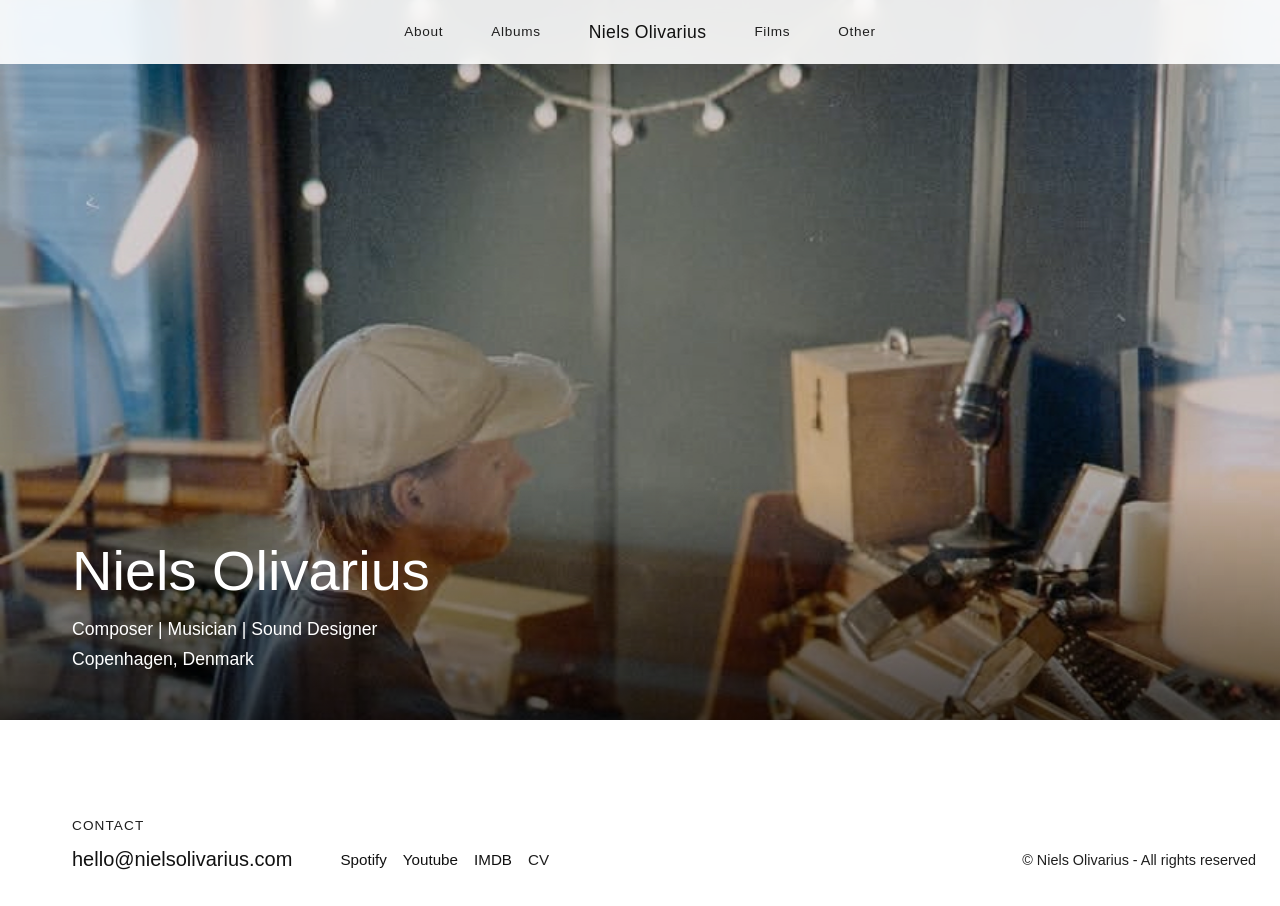
==== index.html @ 7776c539 "Update homepage and about layout Co-authored-by: Copilot <223556219+Copilot@users.noreply.github.com" ====
<!doctype html>
<html lang="en">
  <head>
    <meta charset="UTF-8" />
    <meta name="viewport" content="width=device-width, initial-scale=1.0" />
    <title>Niels Olivarius - Composer | Musician | Sound Designer</title>
    <meta
      name="description"
      content="Niels Olivarius, composer | musician | sound designer based in Copenhagen, Denmark."
    />
    <link rel="stylesheet" href="style.css" />
  </head>
  <body data-page="home">
    <header class="nav">
      <nav class="nav__inner">
        <a class="nav__link" href="about.html" data-page="about">About</a>
        <a class="nav__link" href="music.html" data-page="albums">Albums</a>
        <a class="nav__name" href="index.html" data-page="home"
          >Niels Olivarius</a
        >
        <a class="nav__link" href="films.html" data-page="films">Films</a>
        <a class="nav__link" href="more.html" data-page="other">Other</a>
      </nav>
    </header>
    <main class="page">
      <section class="section hero">
        <img class="hero__image" src="images/niels.jpg" alt="Niels Olivarius" />
        <div class="hero__overlay">
          <h1 class="hero__title">Niels Olivarius</h1>
          <p class="hero__subtitle">Composer | Musician | Sound Designer</p>
          <p class="hero__subtitle">Copenhagen, Denmark</p>
        </div>
      </section>
    </main>

    <footer class="footer">
      <div class="container footer__inner">
        <div class="footer__contact">
          <p class="footer__label">Contact</p>
          <a class="footer__email" href="mailto:hello@nielsolivarius.com"
            >hello@nielsolivarius.com</a
          >
        </div>

        <div class="footer__links" aria-label="Social links">
          <a
            class="footer__link"
            href="https://open.spotify.com/intl-pt/artist/753GFwnYorMsXPD67sMTWj"
            target="_blank"
            rel="noreferrer"
            aria-label="Spotify"
          >
            Spotify
          </a>
          <a
            class="footer__link"
            href="https://www.youtube.com/channel/UClabqejvQFGmM5O-4M2xC-A"
            target="_blank"
            rel="noreferrer"
            aria-label="YouTube"
          >
            Youtube
          </a>
          <a
            class="footer__link"
            href="https://www.imdb.com/name/nm15774195/?ref_=ttfc_fcr_5_2"
            target="_blank"
            rel="noreferrer"
            aria-label="IMDb"
          >
            IMDB
          </a>
          <a
            class="footer__link footer__link--muted"
            href="#"
            aria-disabled="true"
            >CV</a
          >
        </div>

        <p class="footer__copyright">© Niels Olivarius - All rights reserved</p>
      </div>
    </footer>

    <script src="script.js"></script>
  </body>
</html>
---- style.css ----
:root {
  --color-bg: #ffffff;
  --color-text: #111111;
  --color-muted: #1f1f1f;
  --color-border: #e5e5e5;
  --nav-height: 4rem;
  --max-width: 72rem;
}

* {
  box-sizing: border-box;
  margin: 0;
  padding: 0;
}

html {
  scroll-behavior: smooth;
}

body {
  font-family: "Helvetica Neue", Helvetica, Arial, sans-serif;
  color: var(--color-text);
  background: var(--color-bg);
  line-height: 1.5;
}

img {
  display: block;
  max-width: 100%;
}

a {
  color: inherit;
  text-decoration: none;
}

.container {
  max-width: var(--max-width);
  margin: 0 auto;
  padding: 0rem 1rem;
}

/* Nav */

.nav {
  position: fixed;
  top: 0;
  left: 0;
  right: 0;
  height: var(--nav-height);
  background: rgba(255, 255, 255, 0.9);
  backdrop-filter: saturate(180%) blur(8px);
  border-bottom: 0px solid var(--color-border);
  z-index: 100;
}

.nav__inner {
  height: 100%;
  max-width: var(--max-width);
  margin: 0 auto;
  padding: 0 1.5rem;
  display: flex;
  align-items: center;
  justify-content: center;
  gap: clamp(1.25rem, 6vw, 3rem);
}

.nav__link {
  font-size: 0.85rem;
  font-weight: 300;
  letter-spacing: 0.05em;
  color: var(--color-muted);
  transition: color 0.2s ease;
  white-space: nowrap;
}

.nav__link:hover {
  font-weight: 200;
}

.nav__name {
  font-size: 1.1rem;
  font-weight: 500;
  letter-spacing: 0.02em;
  white-space: nowrap;
}

/* Sections */

.section {
  scroll-margin-top: var(--nav-height);
}

.section__title {
  font-size: 1.7rem;
  font-weight: 300;
  padding-bottom: 02rem;
}

.page {
  padding-top: 0rem;
}

body[data-page="home"] .page {
  padding-top: 0;
}

.page__intro {
  max-width: 40rem;
  color: var(--color-muted);
  font-size: 1.05rem;
  margin-top: 0.75rem;
}

.page__link-grid {
  display: grid;
  grid-template-columns: repeat(auto-fit, minmax(13rem, 1fr));
  gap: 1rem;
}

.page__link-card {
  display: block;
  padding: 1.25rem;
  border: 1px solid var(--color-border);
  border-radius: 0.9rem;
  background: #fafafa;
}

.page__link-card:hover {
  background: #f3f3f3;
}

.page__link-title {
  font-size: 1rem;
  font-weight: 600;
  margin-bottom: 0.35rem;
}

.page__link-text {
  color: var(--color-muted);
  font-size: 0.95rem;
}

/* Hero */

.hero {
  position: relative;
  height: 80vh;
  min-height: 32rem;
  display: flex;
  align-items: flex-end;
  background: #111111;
}

.hero__image {
  position: absolute;
  inset: 0;
  width: 100%;
  height: 100%;
  object-fit: cover;
  object-position: top center;
  opacity: 0.85;
}

.hero__overlay {
  position: relative;
  z-index: 1;
  width: 100%;
  padding: 3rem 1.5rem;
  color: #ffffff;
  background: linear-gradient(to top, rgba(0, 0, 0, 0.6), transparent);
}

.hero__title {
  font-size: clamp(2rem, 6vw, 3.5rem);
  font-weight: 500;
  padding: 0 0 0 3rem;
}

.hero__subtitle {
  margin-top: 0.2rem;
  font-size: 1.1rem;
  padding: 0 0 0 3rem;
}

body[data-page="home"] .footer__inner {
  max-width: none;
  margin: 0;
  padding-left: 4.5rem;
  padding-right: 1.5rem;
}

.footer {
  padding: 6rem 0 2rem;
  background: var(--color-bg);
}

.footer__inner {
  display: grid;
  gap: 1rem;
}

.footer__label {
  color: var(--color-muted);
  font-size: 0.85rem;
  text-transform: uppercase;
  letter-spacing: 0.08em;
  margin-bottom: 0.5rem;
}

.footer__email {
  font-size: 1.25rem;
  font-weight: 500;
}

.footer__links {
  display: flex;
  flex-wrap: wrap;
  gap: 1rem 1rem;
  align-items: center;
  padding-left: 2rem;
}

.footer__link {
  font-size: 0.95rem;
  color: var(--color-text);
}

.footer__link--muted {
  color: var(--color-muted);
}

.footer__copyright {
  color: var(--color-muted);
  font-size: 0.9rem;
}

@media (min-width: 37.5rem) {
  .footer__inner {
    display: flex;
    align-items: center;
    justify-content: space-between;
    flex-wrap: wrap;
  }

  .footer__copyright {
    margin-left: auto;
  }
  .footer__copyright,
  .footer__links {
    padding-top: 1.9rem;
  }
}

/* About */

.about {
  padding: 6rem 0 0 3rem;
}

.about__layout {
  display: grid;
  gap: 2rem;
}

.about__content {
  max-width: 40rem;
}

.about__text {
  max-width: 42rem;
  color: var(--color-muted);
  font-size: 1.1rem;
}

.about__media {
  width: 100%;
}

.about__image {
  width: 100%;
  max-width: 26rem;
  margin-left: auto;
  object-fit: cover;
}

@media (min-width: 37.5rem) {
  .about__layout {
    grid-template-columns: minmax(0, 1.3fr) minmax(18rem, 0.8fr);
    align-items: start;
  }
}

/* Albums / Films */

.albums,
.films {
  padding: 6rem 0 0 3rem;
}

.grid {
  display: grid;
  grid-template-columns: repeat(auto-fit, minmax(15rem, 1fr));
  gap: 2rem;
}

.card {
  display: block;
  color: inherit;
  transition: transform 0.2s ease;
}

.card:hover {
  opacity: 0.9;
}

.card__image {
  aspect-ratio: 1 / 1;
  background-size: contain;
  background-position: center;
  background-repeat: no-repeat;
  margin-bottom: 1rem;
}

.card__image:hover {
  opacity: 0.85;
}
.card__title {
  font-size: 1rem;
  font-weight: 500;
}

.card__meta {
  color: var(--color-muted);
  font-size: 0.9rem;
  margin-top: 0.25rem;
}

.detail-page {
  min-height: 100vh;
  padding: 5rem 1.5rem 4rem;
}

.detail {
  max-width: 52rem;
  margin: 0 auto;
}

.detail__back {
  display: inline-block;
  margin-bottom: 1.5rem;
  color: var(--color-muted);
  font-size: 0.95rem;
}

.detail__hero {
  margin-bottom: 2rem;
}

.detail__image {
  aspect-ratio: 4 / 2;
  width: 100%;
  background-size: contain;
  background-position: center;
  background-repeat: no-repeat;
}

.detail__eyebrow {
  margin-bottom: 0.05rem;
  color: var(--color-muted);
  font-size: 0.85rem;
  font-weight: 450;
}

.detail__title {
  font-size: clamp(2rem, 5vw, 3rem);
  margin-bottom: 0.75rem;
}

.detail .section__title {
  font-size: clamp(2rem, 5vw, 3rem);
  margin-bottom: 0.75rem;
}

.detail__meta {
  color: var(--color-muted);
  font-size: 1rem;
  margin-bottom: 1.25rem;
}

.detail__link {
  display: inline-block;
  margin-bottom: 1rem;
}

.detail__description {
  max-width: 40rem;
  color: var(--color-muted);
  font-size: 1.05rem;
  margin-bottom: 2rem;
}

.detail__facts {
  display: grid;
  grid-template-columns: repeat(auto-fit, minmax(10rem, 1fr));
  gap: 1rem;
  list-style: none;
}

.detail__facts li {
  padding: 1rem;
  border: 1px solid var(--color-border);
  border-radius: 0.75rem;
  color: var(--color-text);
  background: #fafafa;
}

/* Contact */

.contact {
  padding: 10rem 0 10rem 3rem;
}

.contact__text {
  color: var(--color-muted);
  margin-bottom: 1.5rem;
}

.contact__email {
  font-size: 1.25rem;
  font-weight: 700;
  border-bottom: 2px solid var(--color-text);
}

/* Responsive */

@media (max-width: 40rem) {
  .nav__inner {
    gap: 1rem;
  }

  .nav__link {
    font-size: 0.7rem;
  }

  .nav__name {
    font-size: 0.9rem;
  }
  .footer__links {
    padding-left: 0rem;
  }
}
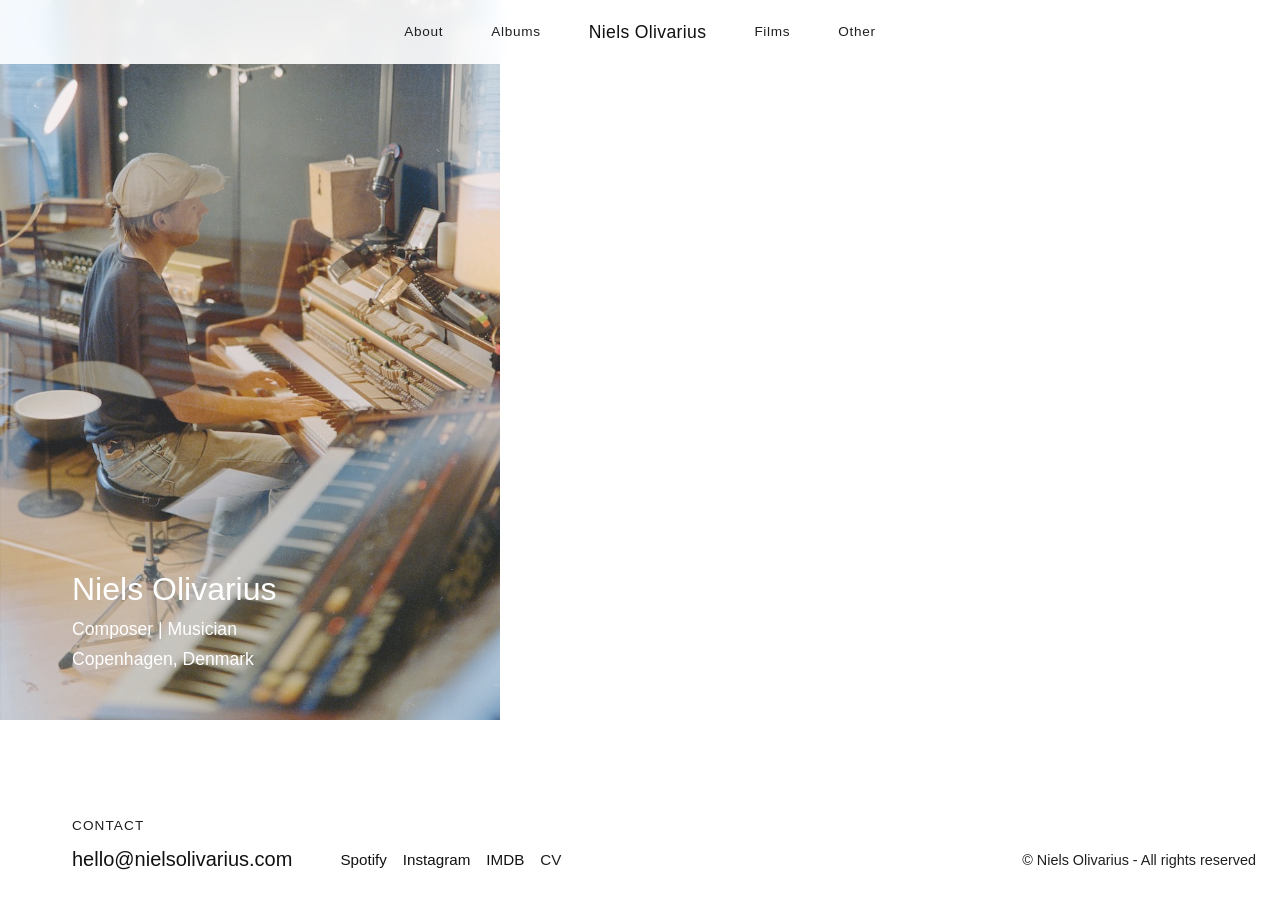
==== commit 3345e6ae: "Update portfolio content and layouts Co-authored-by: Copilot <223556219+Copilot@users.noreply.github" ====
--- a/index.html
+++ b/index.html
@@ -3,10 +3,10 @@
   <head>
     <meta charset="UTF-8" />
     <meta name="viewport" content="width=device-width, initial-scale=1.0" />
-    <title>Niels Olivarius - Composer | Musician | Sound Designer</title>
+    <title>Niels Olivarius - Composer | Musician</title>
     <meta
       name="description"
-      content="Niels Olivarius, composer | musician | sound designer based in Copenhagen, Denmark."
+      content="Niels Olivarius, composer | musician based in Copenhagen, Denmark."
     />
     <link rel="stylesheet" href="style.css" />
   </head>
@@ -27,7 +27,7 @@
         <img class="hero__image" src="images/niels.jpg" alt="Niels Olivarius" />
         <div class="hero__overlay">
           <h1 class="hero__title">Niels Olivarius</h1>
-          <p class="hero__subtitle">Composer | Musician | Sound Designer</p>
+          <p class="hero__subtitle">Composer | Musician</p>
           <p class="hero__subtitle">Copenhagen, Denmark</p>
         </div>
       </section>
@@ -54,12 +54,12 @@
           </a>
           <a
             class="footer__link"
-            href="https://www.youtube.com/channel/UClabqejvQFGmM5O-4M2xC-A"
+            href="https://www.instagram.com/nielsdefine?stkn=MXBnemZtczYyeDNjaw=="
             target="_blank"
             rel="noreferrer"
-            aria-label="YouTube"
+            aria-label="Instagram"
           >
-            Youtube
+            Instagram
           </a>
           <a
             class="footer__link"
--- a/style.css
+++ b/style.css
@@ -15,13 +15,17 @@
 
 html {
   scroll-behavior: smooth;
+  height: 100%;
 }
 
 body {
+  min-height: 100vh;
   font-family: "Helvetica Neue", Helvetica, Arial, sans-serif;
   color: var(--color-text);
   background: var(--color-bg);
   line-height: 1.5;
+  display: flex;
+  flex-direction: column;
 }
 
 img {
@@ -89,6 +93,7 @@
 
 .section {
   scroll-margin-top: var(--nav-height);
+  position: relative;
 }
 
 .section__title {
@@ -99,6 +104,7 @@
 
 .page {
   padding-top: 0rem;
+  flex: 1;
 }
 
 body[data-page="home"] .page {
@@ -110,6 +116,10 @@
   color: var(--color-muted);
   font-size: 1.05rem;
   margin-top: 0.75rem;
+}
+
+.page__intro + .page__intro {
+  margin-top: 1rem;
 }
 
 .page__link-grid {
@@ -149,13 +159,14 @@
   min-height: 32rem;
   display: flex;
   align-items: flex-end;
-  background: #111111;
+  background: var(--color-bg);
+  overflow: hidden;
 }
 
 .hero__image {
   position: absolute;
-  inset: 0;
-  width: 100%;
+  inset: 0 auto 0 0;
+  width: min(100%, 500px);
   height: 100%;
   object-fit: cover;
   object-position: top center;
@@ -168,11 +179,10 @@
   width: 100%;
   padding: 3rem 1.5rem;
   color: #ffffff;
-  background: linear-gradient(to top, rgba(0, 0, 0, 0.6), transparent);
 }
 
 .hero__title {
-  font-size: clamp(2rem, 6vw, 3.5rem);
+  font-size: clamp(2rem, 4vw, 2rem);
   font-weight: 500;
   padding: 0 0 0 3rem;
 }
@@ -236,6 +246,10 @@
 }
 
 @media (min-width: 37.5rem) {
+  body:not([data-page="home"]) .footer__links {
+    padding-left: 0;
+  }
+
   .footer__inner {
     display: flex;
     align-items: center;
@@ -252,6 +266,12 @@
   }
 }
 
+@media (min-width: 40.0625rem) {
+  body:not([data-page="home"]) .footer {
+    padding-left: 3rem;
+  }
+}
+
 /* About */
 
 .about {
@@ -275,6 +295,7 @@
 
 .about__media {
   width: 100%;
+  padding-right: 1rem;
 }
 
 .about__image {
@@ -338,7 +359,7 @@
 
 .detail-page {
   min-height: 100vh;
-  padding: 5rem 1.5rem 4rem;
+  padding: 5rem 1rem 4rem;
 }
 
 .detail {
@@ -348,13 +369,13 @@
 
 .detail__back {
   display: inline-block;
+  margin-bottom: 1rem;
+  color: var(--color-muted);
+  font-size: 0.9rem;
+}
+
+.detail__hero {
   margin-bottom: 1.5rem;
-  color: var(--color-muted);
-  font-size: 0.95rem;
-}
-
-.detail__hero {
-  margin-bottom: 2rem;
 }
 
 .detail__image {
@@ -365,11 +386,25 @@
   background-repeat: no-repeat;
 }
 
+.detail__content {
+  max-width: 45rem;
+  display: grid;
+  grid-template-columns: minmax(0, 1fr) auto;
+  grid-template-areas:
+    "eyebrow eyebrow"
+    "title link"
+    "artist link"
+    "meta link";
+  column-gap: 1rem;
+}
+
 .detail__eyebrow {
-  margin-bottom: 0.05rem;
+  grid-area: eyebrow;
+  margin-bottom: 0.25rem;
   color: var(--color-muted);
   font-size: 0.85rem;
   font-weight: 450;
+  letter-spacing: 0.03em;
 }
 
 .detail__title {
@@ -378,19 +413,37 @@
 }
 
 .detail .section__title {
-  font-size: clamp(2rem, 5vw, 3rem);
-  margin-bottom: 0.75rem;
+  grid-area: title;
+  font-size: clamp(1.65rem, 3vw, 2rem);
+  margin-bottom: 0.35rem;
+  padding-bottom: 0;
+}
+
+.detail__artist {
+  grid-area: artist;
+  color: var(--color-text);
+  font-size: 0.95rem;
+  font-weight: 500;
+  margin-bottom: 0.35rem;
 }
 
 .detail__meta {
-  color: var(--color-muted);
-  font-size: 1rem;
-  margin-bottom: 1.25rem;
-}
-
-.detail__link {
+  grid-area: meta;
+  color: var(--color-muted);
+  font-size: 0.9rem;
+  margin-bottom: 1rem;
+}
+
+.contact__email.detail__link {
+  grid-area: link;
   display: inline-block;
-  margin-bottom: 1rem;
+  justify-self: end;
+  align-self: start;
+  margin-top: 0.2rem;
+  margin-bottom: 0;
+  font-size: 0.95rem;
+  font-weight: 500;
+  border-bottom: 1px solid var(--color-text);
 }
 
 .detail__description {
@@ -435,6 +488,14 @@
 /* Responsive */
 
 @media (max-width: 40rem) {
+  .about,
+  .albums,
+  .films,
+  .contact {
+    padding-left: 1rem;
+    padding-right: 1rem;
+  }
+
   .nav__inner {
     gap: 1rem;
   }
@@ -446,7 +507,51 @@
   .nav__name {
     font-size: 0.9rem;
   }
+
+  .hero__title,
+  .hero__subtitle {
+    padding-left: 1rem;
+  }
+
+  body[data-page="home"] .footer__inner {
+    padding-left: 2rem;
+    padding-right: 2rem;
+  }
+
+  body:not([data-page="home"]) .footer {
+    padding-left: 1rem;
+    padding-right: 1rem;
+  }
+
+  .detail-page {
+    padding-top: 4.75rem;
+    padding-bottom: 3rem;
+  }
+
+  .detail .section__title {
+    font-size: 1.8rem;
+  }
+
   .footer__links {
     padding-left: 0rem;
   }
 }
+
+@media (max-width: 25rem) {
+  .detail__content {
+    grid-template-columns: 1fr;
+    grid-template-areas:
+      "eyebrow"
+      "title"
+      "artist"
+      "meta"
+      "link";
+  }
+
+  .contact__email.detail__link {
+    justify-self: start;
+    align-self: start;
+    margin-top: 0;
+    margin-bottom: 0;
+  }
+}
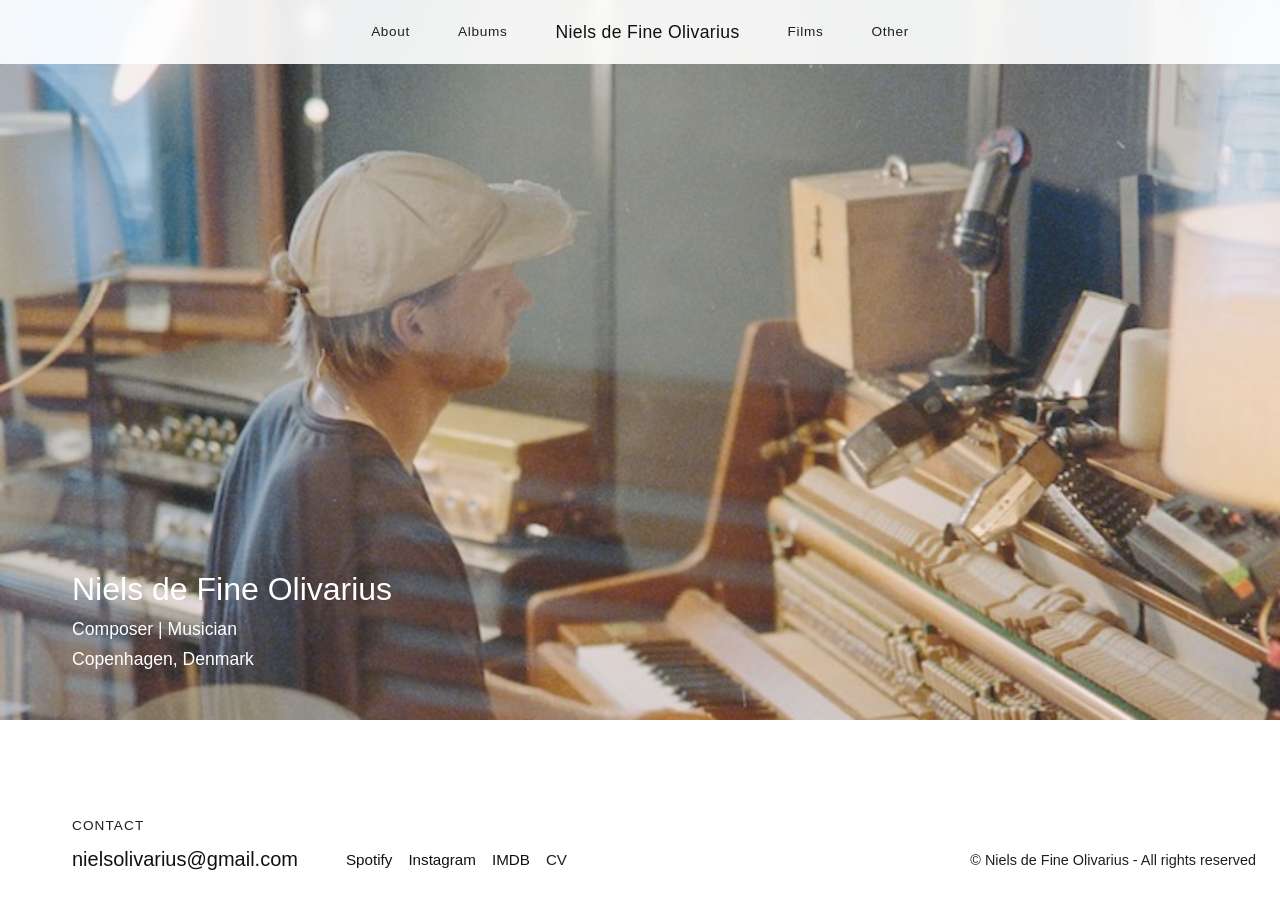
==== commit 16002288: "Refine page layouts and content Co-authored-by: Copilot <223556219+Copilot@users.noreply.github.com>" ====
--- a/index.html
+++ b/index.html
@@ -3,10 +3,10 @@
   <head>
     <meta charset="UTF-8" />
     <meta name="viewport" content="width=device-width, initial-scale=1.0" />
-    <title>Niels Olivarius - Composer | Musician</title>
+    <title>Niels de Fine Olivarius - Composer | Musician</title>
     <meta
       name="description"
-      content="Niels Olivarius, composer | musician based in Copenhagen, Denmark."
+      content="Niels de Fine Olivarius, composer | musician based in Copenhagen, Denmark."
     />
     <link rel="stylesheet" href="style.css" />
   </head>
@@ -16,7 +16,7 @@
         <a class="nav__link" href="about.html" data-page="about">About</a>
         <a class="nav__link" href="music.html" data-page="albums">Albums</a>
         <a class="nav__name" href="index.html" data-page="home"
-          >Niels Olivarius</a
+          >Niels de Fine Olivarius</a
         >
         <a class="nav__link" href="films.html" data-page="films">Films</a>
         <a class="nav__link" href="more.html" data-page="other">Other</a>
@@ -24,9 +24,13 @@
     </header>
     <main class="page">
       <section class="section hero">
-        <img class="hero__image" src="images/niels.jpg" alt="Niels Olivarius" />
+        <img
+          class="hero__image"
+          src="images/niels.jpg"
+          alt="Niels de Fine Olivarius"
+        />
         <div class="hero__overlay">
-          <h1 class="hero__title">Niels Olivarius</h1>
+          <h1 class="hero__title">Niels de Fine Olivarius</h1>
           <p class="hero__subtitle">Composer | Musician</p>
           <p class="hero__subtitle">Copenhagen, Denmark</p>
         </div>
@@ -37,8 +41,8 @@
       <div class="container footer__inner">
         <div class="footer__contact">
           <p class="footer__label">Contact</p>
-          <a class="footer__email" href="mailto:hello@nielsolivarius.com"
-            >hello@nielsolivarius.com</a
+          <a class="footer__email" href="mailto:nielsolivarius@gmail.com"
+            >nielsolivarius@gmail.com</a
           >
         </div>
 
@@ -78,7 +82,9 @@
           >
         </div>
 
-        <p class="footer__copyright">© Niels Olivarius - All rights reserved</p>
+        <p class="footer__copyright">
+          © Niels de Fine Olivarius - All rights reserved
+        </p>
       </div>
     </footer>
 
--- a/style.css
+++ b/style.css
@@ -166,10 +166,10 @@
 .hero__image {
   position: absolute;
   inset: 0 auto 0 0;
-  width: min(100%, 500px);
+  width: min(100%);
   height: 100%;
   object-fit: cover;
-  object-position: top center;
+  object-position: center 20%;
   opacity: 0.85;
 }
 
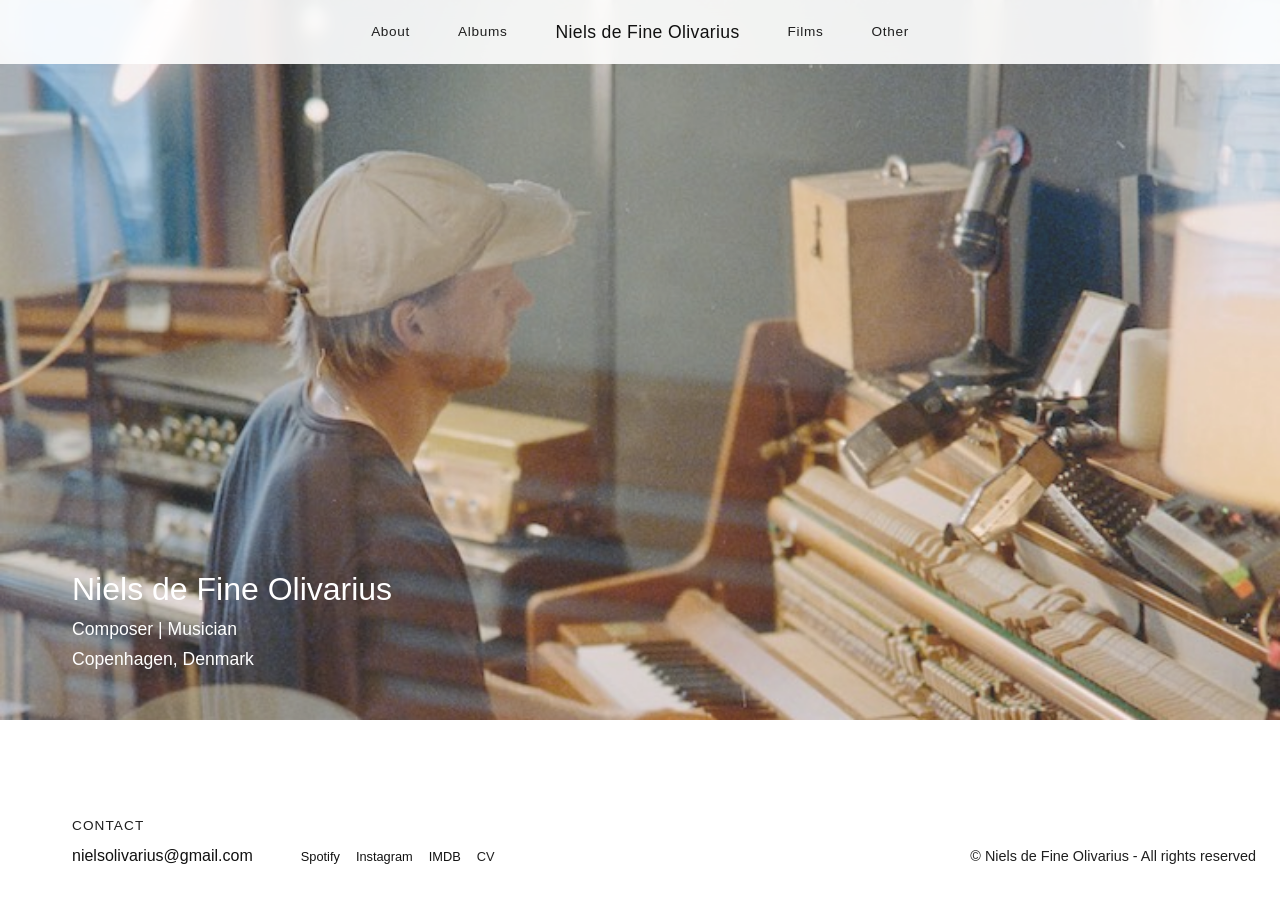
==== commit d8141a85: "Add YouTube embed and favicon Co-authored-by: Copilot <223556219+Copilot@users.noreply.github.com>" ====
--- a/index.html
+++ b/index.html
@@ -8,6 +8,7 @@
       name="description"
       content="Niels de Fine Olivarius, composer | musician based in Copenhagen, Denmark."
     />
+    <link rel="icon" href="images/favicon.svg" type="image/svg+xml" />
     <link rel="stylesheet" href="style.css" />
   </head>
   <body data-page="home">
--- a/style.css
+++ b/style.css
@@ -97,9 +97,9 @@
 }
 
 .section__title {
-  font-size: 1.7rem;
+  font-size: 1.4rem;
   font-weight: 300;
-  padding-bottom: 02rem;
+  padding-bottom: 1.6rem;
 }
 
 .page {
@@ -130,25 +130,24 @@
 
 .page__link-card {
   display: block;
-  padding: 1.25rem;
-  border: 1px solid var(--color-border);
-  border-radius: 0.9rem;
-  background: #fafafa;
-}
-
-.page__link-card:hover {
-  background: #f3f3f3;
 }
 
 .page__link-title {
   font-size: 1rem;
-  font-weight: 600;
-  margin-bottom: 0.35rem;
+  font-weight: 500;
+  margin-bottom: 0.75rem;
+  padding-bottom: 0.25rem;
 }
 
 .page__link-text {
   color: var(--color-muted);
   font-size: 0.95rem;
+}
+
+.page__link-video {
+  display: center;
+  width: 100%;
+  aspect-ratio: 16 / 9;
 }
 
 /* Hero */
@@ -201,7 +200,7 @@
 }
 
 .footer {
-  padding: 6rem 0 2rem;
+  padding: 4rem 0 2rem;
   background: var(--color-bg);
 }
 
@@ -219,7 +218,7 @@
 }
 
 .footer__email {
-  font-size: 1.25rem;
+  font-size: 1rem;
   font-weight: 500;
 }
 
@@ -232,7 +231,7 @@
 }
 
 .footer__link {
-  font-size: 0.95rem;
+  font-size: 0.8rem;
   color: var(--color-text);
 }
 
@@ -529,7 +528,7 @@
   }
 
   .detail .section__title {
-    font-size: 1.8rem;
+    font-size: 1rem;
   }
 
   .footer__links {
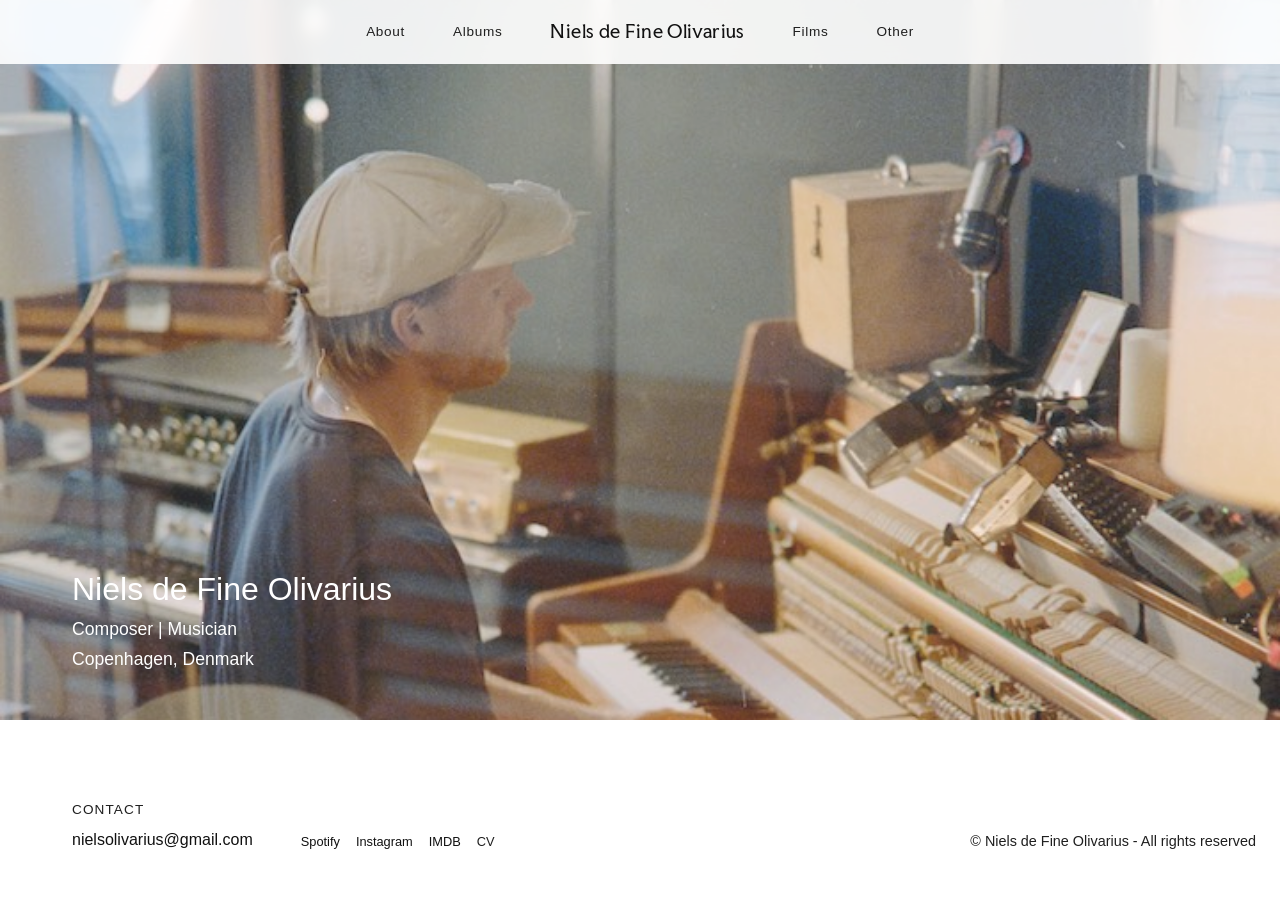
==== commit 36466f48: "Add Spotify players and refine site layout Co-authored-by: Copilot <223556219+Copilot@users.noreply." ====
--- a/index.html
+++ b/index.html
@@ -9,6 +9,12 @@
       content="Niels de Fine Olivarius, composer | musician based in Copenhagen, Denmark."
     />
     <link rel="icon" href="images/favicon.svg" type="image/svg+xml" />
+    <link rel="preconnect" href="https://fonts.googleapis.com" />
+    <link rel="preconnect" href="https://fonts.gstatic.com" crossorigin />
+    <link
+      href="https://fonts.googleapis.com/css2?family=Faculty+Glyphic&display=swap"
+      rel="stylesheet"
+    />
     <link rel="stylesheet" href="style.css" />
   </head>
   <body data-page="home">
--- a/style.css
+++ b/style.css
@@ -41,7 +41,7 @@
 .container {
   max-width: var(--max-width);
   margin: 0 auto;
-  padding: 0rem 1rem;
+  padding: 1rem 1rem;
 }
 
 /* Nav */
@@ -83,6 +83,7 @@
 }
 
 .nav__name {
+  font-family: "Faculty Glyphic", serif;
   font-size: 1.1rem;
   font-weight: 500;
   letter-spacing: 0.02em;
@@ -128,8 +129,13 @@
   gap: 1rem;
 }
 
+body[data-page="other"] .page__link-grid {
+  grid-template-columns: 1fr;
+}
+
 .page__link-card {
   display: block;
+  padding-bottom: 2rem;
 }
 
 .page__link-title {
@@ -148,6 +154,13 @@
   display: center;
   width: 100%;
   aspect-ratio: 16 / 9;
+}
+
+.page__link-description {
+  margin-top: 0.75rem;
+  color: var(--color-muted);
+  font-size: 0.95rem;
+  white-space: pre-line;
 }
 
 /* Hero */
@@ -358,7 +371,7 @@
 
 .detail-page {
   min-height: 100vh;
-  padding: 5rem 1rem 4rem;
+  padding: 4rem 1rem 4rem;
 }
 
 .detail {
@@ -370,7 +383,7 @@
   display: inline-block;
   margin-bottom: 1rem;
   color: var(--color-muted);
-  font-size: 0.9rem;
+  font-size: 0.85rem;
 }
 
 .detail__hero {
@@ -380,6 +393,7 @@
 .detail__image {
   aspect-ratio: 4 / 2;
   width: 100%;
+  min-height: 14rem;
   background-size: contain;
   background-position: center;
   background-repeat: no-repeat;
@@ -442,7 +456,29 @@
   margin-bottom: 0;
   font-size: 0.95rem;
   font-weight: 500;
-  border-bottom: 1px solid var(--color-text);
+  border-bottom: 0px solid var(--color-text);
+}
+
+.detail__player {
+  margin-top: 1.5rem;
+}
+
+.detail__player-title {
+  margin-bottom: 0.75rem;
+  font-size: 0.8rem;
+  font-weight: 300;
+}
+
+.detail__player iframe {
+  display: block;
+  width: 100%;
+  height: 352px;
+  border: 0;
+  border-radius: 0.75rem;
+}
+
+.detail__player iframe.is-track {
+  height: 152px;
 }
 
 .detail__description {
@@ -470,7 +506,7 @@
 /* Contact */
 
 .contact {
-  padding: 10rem 0 10rem 3rem;
+  padding: 2rem 0 6rem 3rem;
 }
 
 .contact__text {
@@ -523,7 +559,6 @@
   }
 
   .detail-page {
-    padding-top: 4.75rem;
     padding-bottom: 3rem;
   }
 
